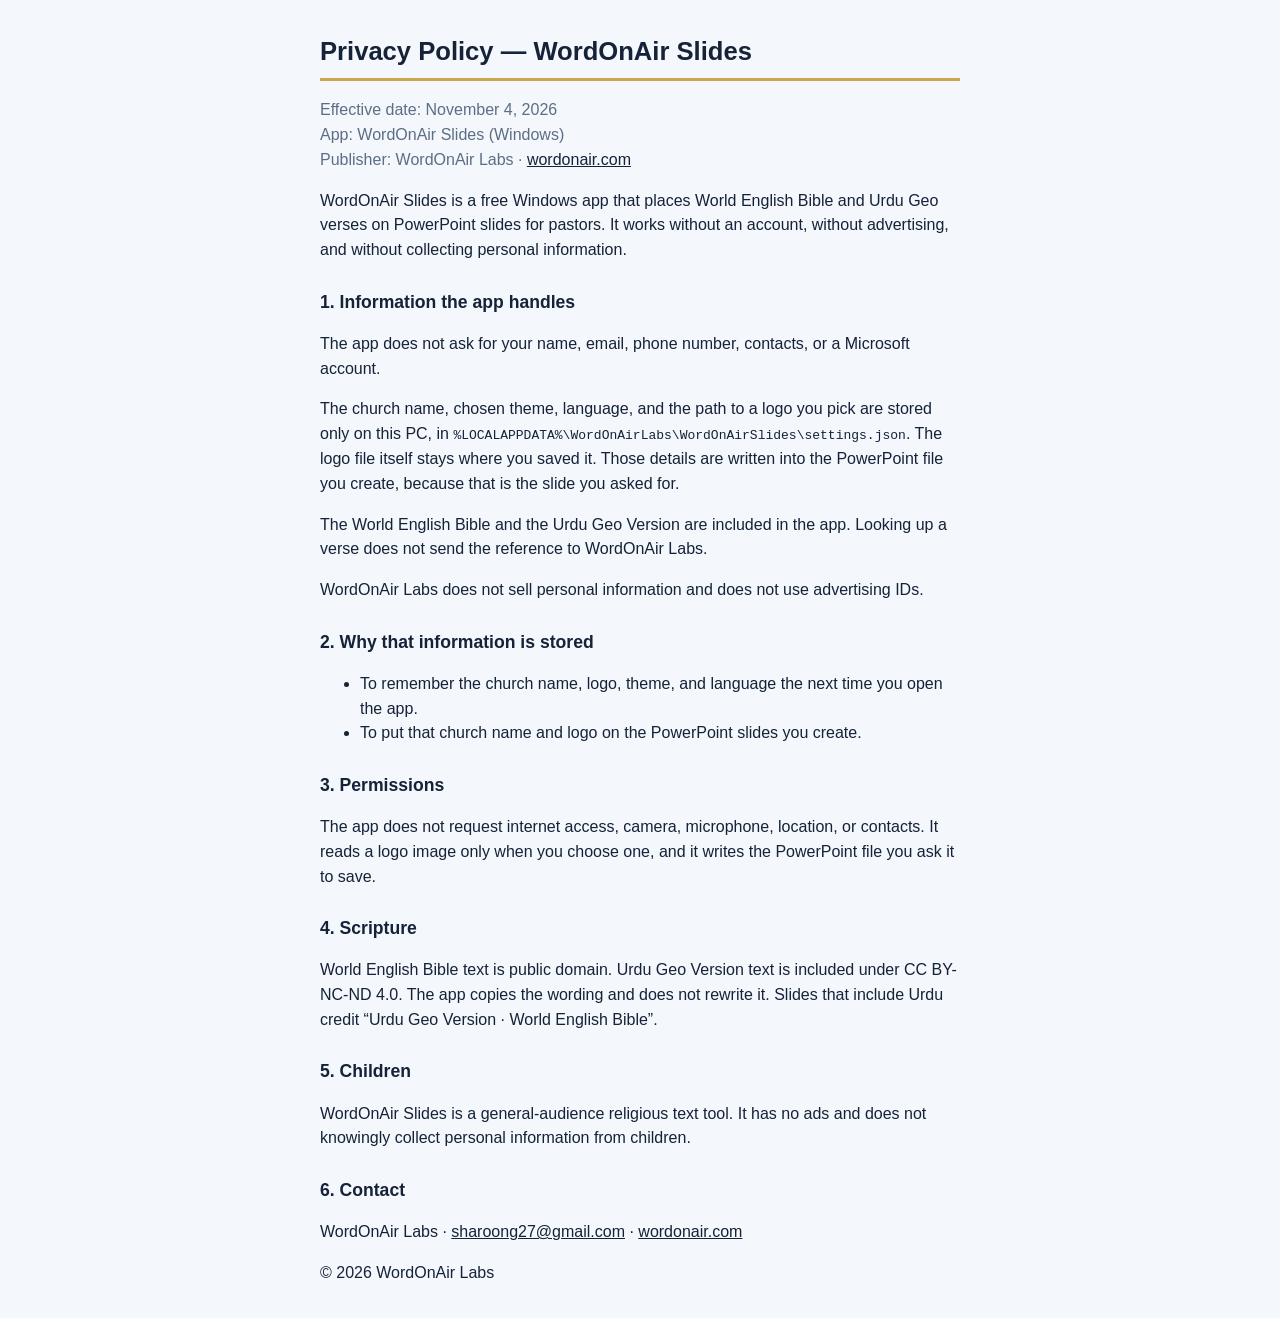
==== docs/index.html @ 391beaec "Add WordOnAir Slides so pastors can place English and Urdu Scripture on PowerPoint slides. Ship the " ====
<!DOCTYPE html>
<html lang="en">
<head>
  <meta charset="UTF-8">
  <meta name="viewport" content="width=device-width, initial-scale=1">
  <title>Privacy Policy — WordOnAir Slides</title>
  <style>
    body { font-family: "Segoe UI", sans-serif; max-width: 40rem; margin: 2rem auto; padding: 0 1.25rem; color: #152238; line-height: 1.55; background: #f4f7fb; }
    h1 { font-size: 1.6rem; border-bottom: 3px solid #c9a84c; padding-bottom: 0.4rem; }
    h2 { font-size: 1.1rem; margin-top: 1.6rem; }
    a { color: #152238; }
    .meta { color: #5c6e86; }
  </style>
</head>
<body>
  <h1>Privacy Policy — WordOnAir Slides</h1>
  <p class="meta">Effective date: November 4, 2026<br>
  App: WordOnAir Slides (Windows)<br>
  Publisher: WordOnAir Labs · <a href="https://wordonair.com">wordonair.com</a></p>

  <p>WordOnAir Slides is a free Windows app that places World English Bible and Urdu Geo verses on PowerPoint slides for pastors. It works without an account, without advertising, and without collecting personal information.</p>

  <h2>1. Information the app handles</h2>
  <p>The app does not ask for your name, email, phone number, contacts, or a Microsoft account.</p>
  <p>The church name, chosen theme, language, and the path to a logo you pick are stored only on this PC, in <code>%LOCALAPPDATA%\WordOnAirLabs\WordOnAirSlides\settings.json</code>. The logo file itself stays where you saved it. Those details are written into the PowerPoint file you create, because that is the slide you asked for.</p>
  <p>The World English Bible and the Urdu Geo Version are included in the app. Looking up a verse does not send the reference to WordOnAir Labs.</p>
  <p>WordOnAir Labs does not sell personal information and does not use advertising IDs.</p>

  <h2>2. Why that information is stored</h2>
  <ul>
    <li>To remember the church name, logo, theme, and language the next time you open the app.</li>
    <li>To put that church name and logo on the PowerPoint slides you create.</li>
  </ul>

  <h2>3. Permissions</h2>
  <p>The app does not request internet access, camera, microphone, location, or contacts. It reads a logo image only when you choose one, and it writes the PowerPoint file you ask it to save.</p>

  <h2>4. Scripture</h2>
  <p>World English Bible text is public domain. Urdu Geo Version text is included under CC BY-NC-ND 4.0. The app copies the wording and does not rewrite it. Slides that include Urdu credit “Urdu Geo Version · World English Bible”.</p>

  <h2>5. Children</h2>
  <p>WordOnAir Slides is a general-audience religious text tool. It has no ads and does not knowingly collect personal information from children.</p>

  <h2>6. Contact</h2>
  <p>WordOnAir Labs · <a href="mailto:sharoong27@gmail.com">sharoong27@gmail.com</a> · <a href="https://wordonair.com">wordonair.com</a></p>
  <p>© 2026 WordOnAir Labs</p>
</body>
</html>
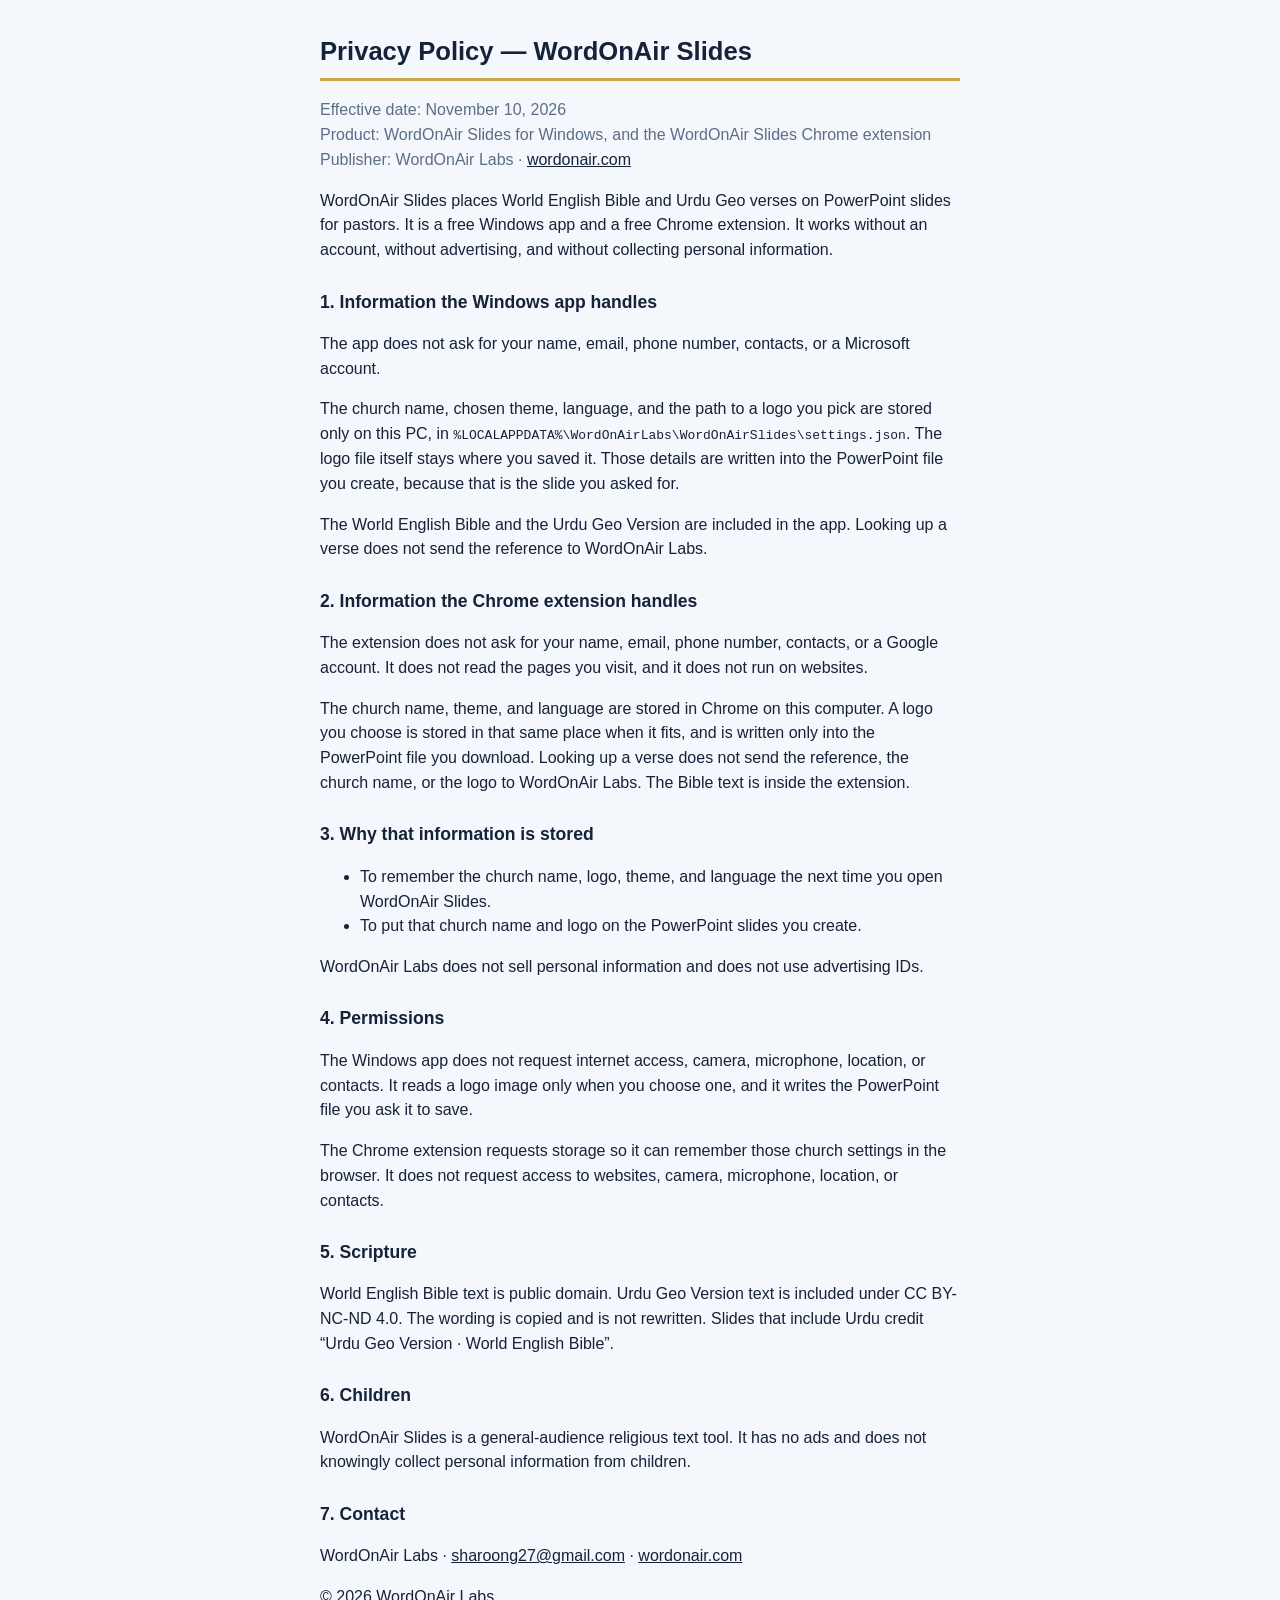
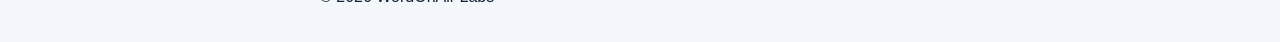
==== commit e4f0d3db: "Add a Chrome Web Store package on its own workflow. The Windows MSIX job stays unchanged, and GitHub" ====
--- a/docs/index.html
+++ b/docs/index.html
@@ -14,34 +14,39 @@
 </head>
 <body>
   <h1>Privacy Policy — WordOnAir Slides</h1>
-  <p class="meta">Effective date: November 4, 2026<br>
-  App: WordOnAir Slides (Windows)<br>
+  <p class="meta">Effective date: November 10, 2026<br>
+  Product: WordOnAir Slides for Windows, and the WordOnAir Slides Chrome extension<br>
   Publisher: WordOnAir Labs · <a href="https://wordonair.com">wordonair.com</a></p>
 
-  <p>WordOnAir Slides is a free Windows app that places World English Bible and Urdu Geo verses on PowerPoint slides for pastors. It works without an account, without advertising, and without collecting personal information.</p>
+  <p>WordOnAir Slides places World English Bible and Urdu Geo verses on PowerPoint slides for pastors. It is a free Windows app and a free Chrome extension. It works without an account, without advertising, and without collecting personal information.</p>
 
-  <h2>1. Information the app handles</h2>
+  <h2>1. Information the Windows app handles</h2>
   <p>The app does not ask for your name, email, phone number, contacts, or a Microsoft account.</p>
   <p>The church name, chosen theme, language, and the path to a logo you pick are stored only on this PC, in <code>%LOCALAPPDATA%\WordOnAirLabs\WordOnAirSlides\settings.json</code>. The logo file itself stays where you saved it. Those details are written into the PowerPoint file you create, because that is the slide you asked for.</p>
   <p>The World English Bible and the Urdu Geo Version are included in the app. Looking up a verse does not send the reference to WordOnAir Labs.</p>
+
+  <h2>2. Information the Chrome extension handles</h2>
+  <p>The extension does not ask for your name, email, phone number, contacts, or a Google account. It does not read the pages you visit, and it does not run on websites.</p>
+  <p>The church name, theme, and language are stored in Chrome on this computer. A logo you choose is stored in that same place when it fits, and is written only into the PowerPoint file you download. Looking up a verse does not send the reference, the church name, or the logo to WordOnAir Labs. The Bible text is inside the extension.</p>
+
+  <h2>3. Why that information is stored</h2>
+  <ul>
+    <li>To remember the church name, logo, theme, and language the next time you open WordOnAir Slides.</li>
+    <li>To put that church name and logo on the PowerPoint slides you create.</li>
+  </ul>
   <p>WordOnAir Labs does not sell personal information and does not use advertising IDs.</p>
 
-  <h2>2. Why that information is stored</h2>
-  <ul>
-    <li>To remember the church name, logo, theme, and language the next time you open the app.</li>
-    <li>To put that church name and logo on the PowerPoint slides you create.</li>
-  </ul>
+  <h2>4. Permissions</h2>
+  <p>The Windows app does not request internet access, camera, microphone, location, or contacts. It reads a logo image only when you choose one, and it writes the PowerPoint file you ask it to save.</p>
+  <p>The Chrome extension requests storage so it can remember those church settings in the browser. It does not request access to websites, camera, microphone, location, or contacts.</p>
 
-  <h2>3. Permissions</h2>
-  <p>The app does not request internet access, camera, microphone, location, or contacts. It reads a logo image only when you choose one, and it writes the PowerPoint file you ask it to save.</p>
+  <h2>5. Scripture</h2>
+  <p>World English Bible text is public domain. Urdu Geo Version text is included under CC BY-NC-ND 4.0. The wording is copied and is not rewritten. Slides that include Urdu credit “Urdu Geo Version · World English Bible”.</p>
 
-  <h2>4. Scripture</h2>
-  <p>World English Bible text is public domain. Urdu Geo Version text is included under CC BY-NC-ND 4.0. The app copies the wording and does not rewrite it. Slides that include Urdu credit “Urdu Geo Version · World English Bible”.</p>
-
-  <h2>5. Children</h2>
+  <h2>6. Children</h2>
   <p>WordOnAir Slides is a general-audience religious text tool. It has no ads and does not knowingly collect personal information from children.</p>
 
-  <h2>6. Contact</h2>
+  <h2>7. Contact</h2>
   <p>WordOnAir Labs · <a href="mailto:sharoong27@gmail.com">sharoong27@gmail.com</a> · <a href="https://wordonair.com">wordonair.com</a></p>
   <p>© 2026 WordOnAir Labs</p>
 </body>
